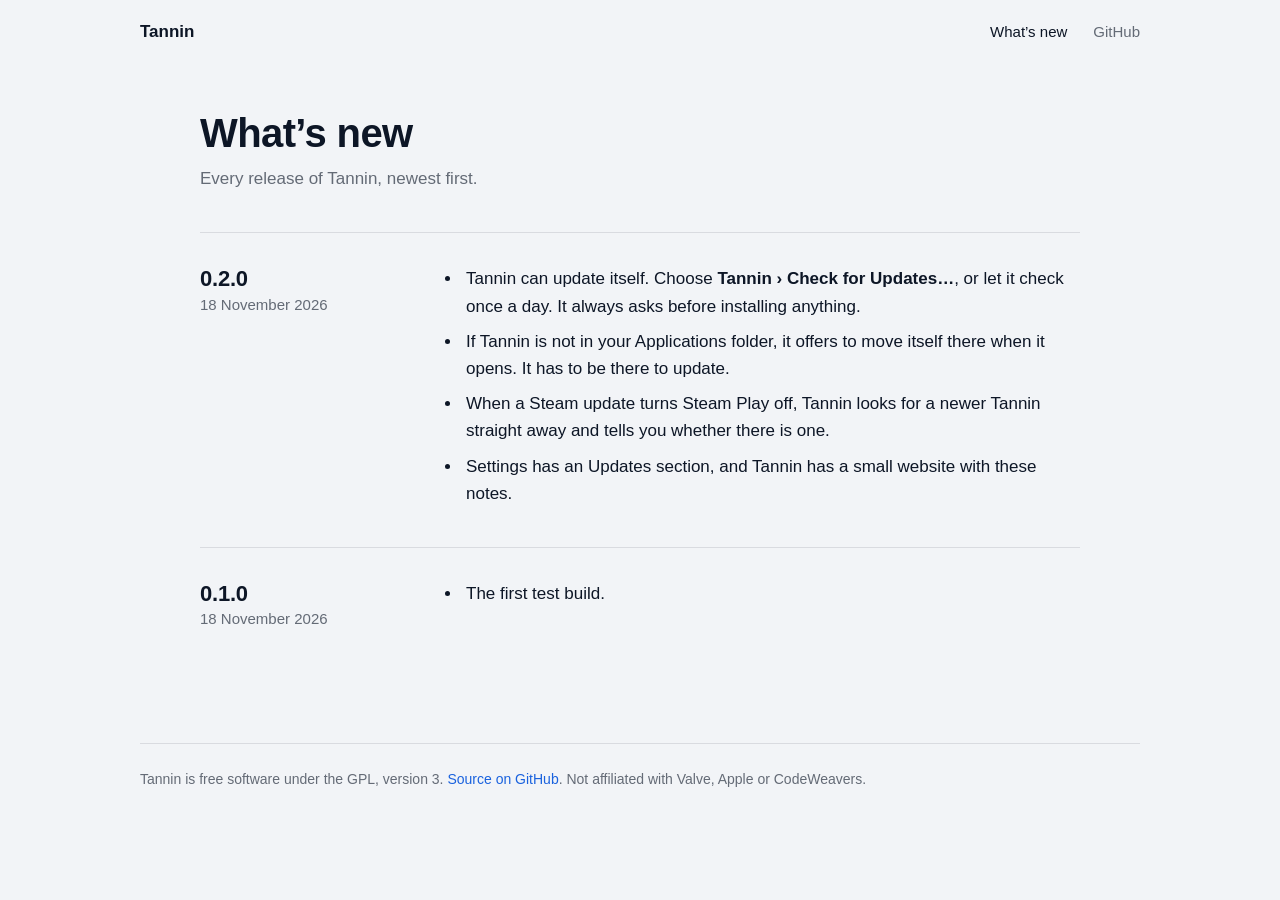
==== docs/whats-new.html @ ed051dda "Release 0.2.0" ====
<!doctype html>
<html lang="en">
<head>
<meta charset="utf-8">
<meta name="viewport" content="width=device-width, initial-scale=1">
<title>What’s new in Tannin</title>
<meta name="description" content="Every release of Tannin, newest first.">
<link rel="icon" href="icon.png">
<link rel="stylesheet" href="site.css">
</head>
<body>
<!-- Written by scripts/make-notes.swift from CHANGELOG.md. Change the notes there, not here. -->

<header class="wrap nav">
  <a class="name" href="./">Tannin</a>
  <nav class="links" aria-label="Site">
    <a href="whats-new.html" aria-current="page">What’s new</a>
    <a href="https://github.com/lantelyes/tannin">GitHub</a>
  </nav>
</header>

<main class="news">
  <h1>What’s new</h1>
  <p class="lead">Every release of Tannin, newest first.</p>
  <section class="rel">
    <div>
      <h2>0.2.0</h2>
      <div class="date">18 November 2026</div>
    </div>
    <div class="changes">
<ul>
  <li>Tannin can update itself. Choose <strong>Tannin › Check for Updates…</strong>, or let it check once a day. It always asks before installing anything.</li>
  <li>If Tannin is not in your Applications folder, it offers to move itself there when it opens. It has to be there to update.</li>
  <li>When a Steam update turns Steam Play off, Tannin looks for a newer Tannin straight away and tells you whether there is one.</li>
  <li>Settings has an Updates section, and Tannin has a small website with these notes.</li>
</ul>
    </div>
  </section>
  <section class="rel">
    <div>
      <h2>0.1.0</h2>
      <div class="date">18 November 2026</div>
    </div>
    <div class="changes">
<ul>
  <li>The first test build.</li>
</ul>
    </div>
  </section>
</main>

<footer class="wrap foot">
  Tannin is free software under the GPL, version 3. <a href="https://github.com/lantelyes/tannin">Source on GitHub</a>. Not affiliated with Valve, Apple or CodeWeavers.
</footer>

</body>
</html>
---- docs/site.css ----
/* Tannin's website. One stylesheet, the Mac's own typeface, no scripts. Dark follows the system setting. */

:root {
  color-scheme: light dark;
  --bg: #F2F4F7;
  --ink: #0D1626;
  --mute: rgba(13, 22, 38, .62);
  --line: rgba(13, 22, 38, .11);
  --link: #1A62DE;
  --btn: #1F6BEA;
  --onbtn: #FFFFFF;
  --winedge: rgba(13, 22, 38, .35);
  --winshadow: rgba(13, 22, 38, .22);
}

@media (prefers-color-scheme: dark) {
  :root {
    --bg: #0E1116;
    --ink: #E8ECF3;
    --mute: rgba(232, 236, 243, .62);
    --line: rgba(232, 236, 243, .13);
    --link: #6FA8FF;
    --btn: #2B72EE;
    --winedge: rgba(0, 0, 0, .9);
    --winshadow: rgba(0, 0, 0, .55);
  }
}

* { box-sizing: border-box; }

body {
  margin: 0;
  font: 17px/1.6 -apple-system, BlinkMacSystemFont, "SF Pro Text", "Segoe UI", Helvetica, Arial, sans-serif;
  color: var(--ink);
  background: var(--bg);
  -webkit-font-smoothing: antialiased;
  -webkit-text-size-adjust: 100%;
}

a { color: var(--link); text-decoration: none; }
a:hover { text-decoration: underline; }
a:focus-visible { outline: 2px solid var(--link); outline-offset: 3px; border-radius: 4px; }

.wrap { width: 1000px; max-width: calc(100% - 48px); margin: 0 auto; }
.col { width: 680px; max-width: calc(100% - 48px); margin: 0 auto; }

/* Top bar */
.nav { display: flex; align-items: center; height: 64px; font-size: 15px; }
.nav .name { font-size: 17px; font-weight: 600; color: var(--ink); }
.nav .links { margin-left: auto; display: flex; gap: 26px; }
.nav .links a { color: var(--mute); }
.nav .links a[aria-current] { color: var(--ink); }

/* The top of the landing page */
.hero { padding: 40px 0 56px; text-align: center; }
.hero .icon { display: block; width: 128px; height: 128px; margin: 0 auto 26px; }
h1 { margin: 0; font-size: 52px; line-height: 1.08; font-weight: 700; letter-spacing: -.015em; text-wrap: balance; }
.sub { max-width: 600px; margin: 18px auto 0; font-size: 20px; line-height: 1.45; color: var(--mute); text-wrap: balance; }
.btn { display: inline-block; margin-top: 28px; padding: 13px 22px; border-radius: 10px; background: var(--btn); color: var(--onbtn); font-size: 17px; line-height: 22px; font-weight: 600; }
.btn:hover { text-decoration: none; filter: brightness(1.08); }
.btn:focus-visible { outline-offset: 3px; border-radius: 10px; }
.fine { margin: 14px 0 0; font-size: 14px; line-height: 1.5; color: var(--mute); }

/* The app's window, with the shadow a window has */
.shot { display: block; width: 100%; height: auto; filter: drop-shadow(0 0 1px var(--winedge)) drop-shadow(0 24px 34px var(--winshadow)); }

/* The reading column */
.col section { margin-top: 64px; }
h2 { margin: 0 0 14px; font-size: 22px; line-height: 1.25; font-weight: 600; letter-spacing: -.01em; }
p { margin: 0 0 14px; }
ol, ul { margin: 0 0 14px; padding-left: 22px; }
li { margin-bottom: 8px; padding-left: 4px; }
table { width: 100%; border-collapse: collapse; margin: 4px 0 16px; font-size: 16px; line-height: 1.5; }
th, td { padding: 10px 0; border-top: 1px solid var(--line); vertical-align: top; text-align: left; font-weight: 400; }
tr:last-child th, tr:last-child td { border-bottom: 1px solid var(--line); }
th { width: 104px; color: var(--mute); }

.foot { margin-top: 80px; padding: 24px 0 44px; border-top: 1px solid var(--line); font-size: 14px; line-height: 1.6; color: var(--mute); }

/* What's New: version and date on the left, what changed on the right */
.news { width: 880px; max-width: calc(100% - 48px); margin: 0 auto; padding: 48px 0 0; }
.news h1 { font-size: 40px; }
.news .lead { margin: 10px 0 40px; color: var(--mute); }
.rel { display: grid; grid-template-columns: 200px minmax(0, 1fr); gap: 40px; padding: 32px 0; border-top: 1px solid var(--line); }
.rel h2 { margin: 0; font-size: 22px; }
.rel .date { font-size: 15px; color: var(--mute); }
.rel h3 { margin: 0 0 6px; font-size: 15px; font-weight: 600; color: var(--mute); }
.rel ul { margin-bottom: 18px; }
.rel .changes > :last-child { margin-bottom: 0; }

@media (max-width: 640px) {
  .wrap, .col, .news { max-width: calc(100% - 40px); }
  .nav { height: 56px; }
  .nav .links { gap: 18px; }
  .hero { padding: 20px 0 40px; }
  .hero .icon { width: 96px; height: 96px; }
  h1 { font-size: 34px; line-height: 1.12; }
  .sub { font-size: 18px; }
  .shot { filter: drop-shadow(0 0 1px var(--winedge)) drop-shadow(0 10px 16px var(--winshadow)); }
  .col section { margin-top: 44px; }
  .foot { margin-top: 52px; }
  .news { padding-top: 28px; }
  .news h1 { font-size: 32px; }
  .rel { grid-template-columns: minmax(0, 1fr); gap: 12px; }
}
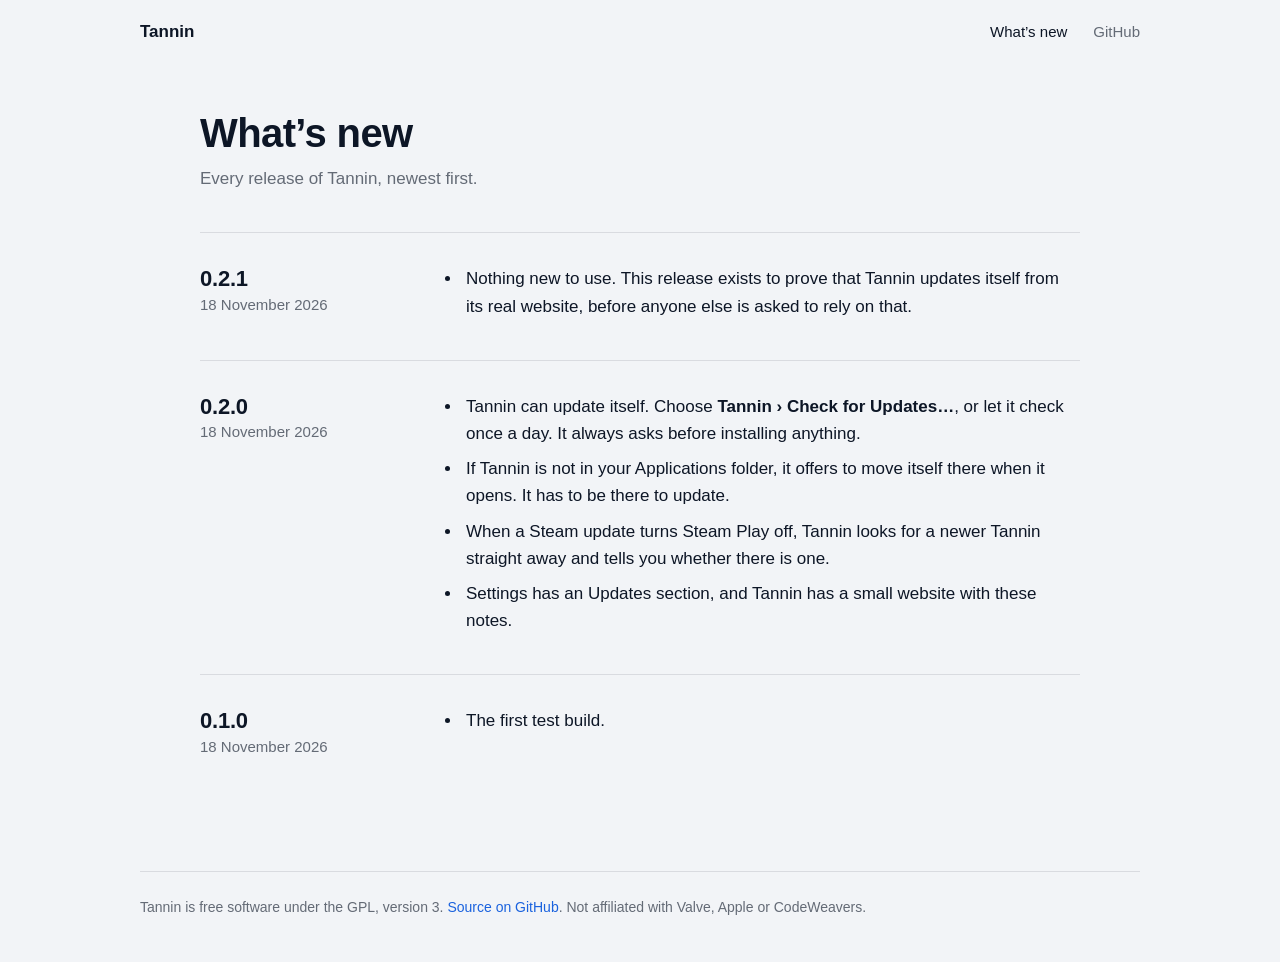
==== commit 54787ad7: "Release 0.2.1" ====
--- a/docs/whats-new.html
+++ b/docs/whats-new.html
@@ -22,6 +22,17 @@
 <main class="news">
   <h1>What’s new</h1>
   <p class="lead">Every release of Tannin, newest first.</p>
+  <section class="rel">
+    <div>
+      <h2>0.2.1</h2>
+      <div class="date">18 November 2026</div>
+    </div>
+    <div class="changes">
+<ul>
+  <li>Nothing new to use. This release exists to prove that Tannin updates itself from its real website, before anyone else is asked to rely on that.</li>
+</ul>
+    </div>
+  </section>
   <section class="rel">
     <div>
       <h2>0.2.0</h2>
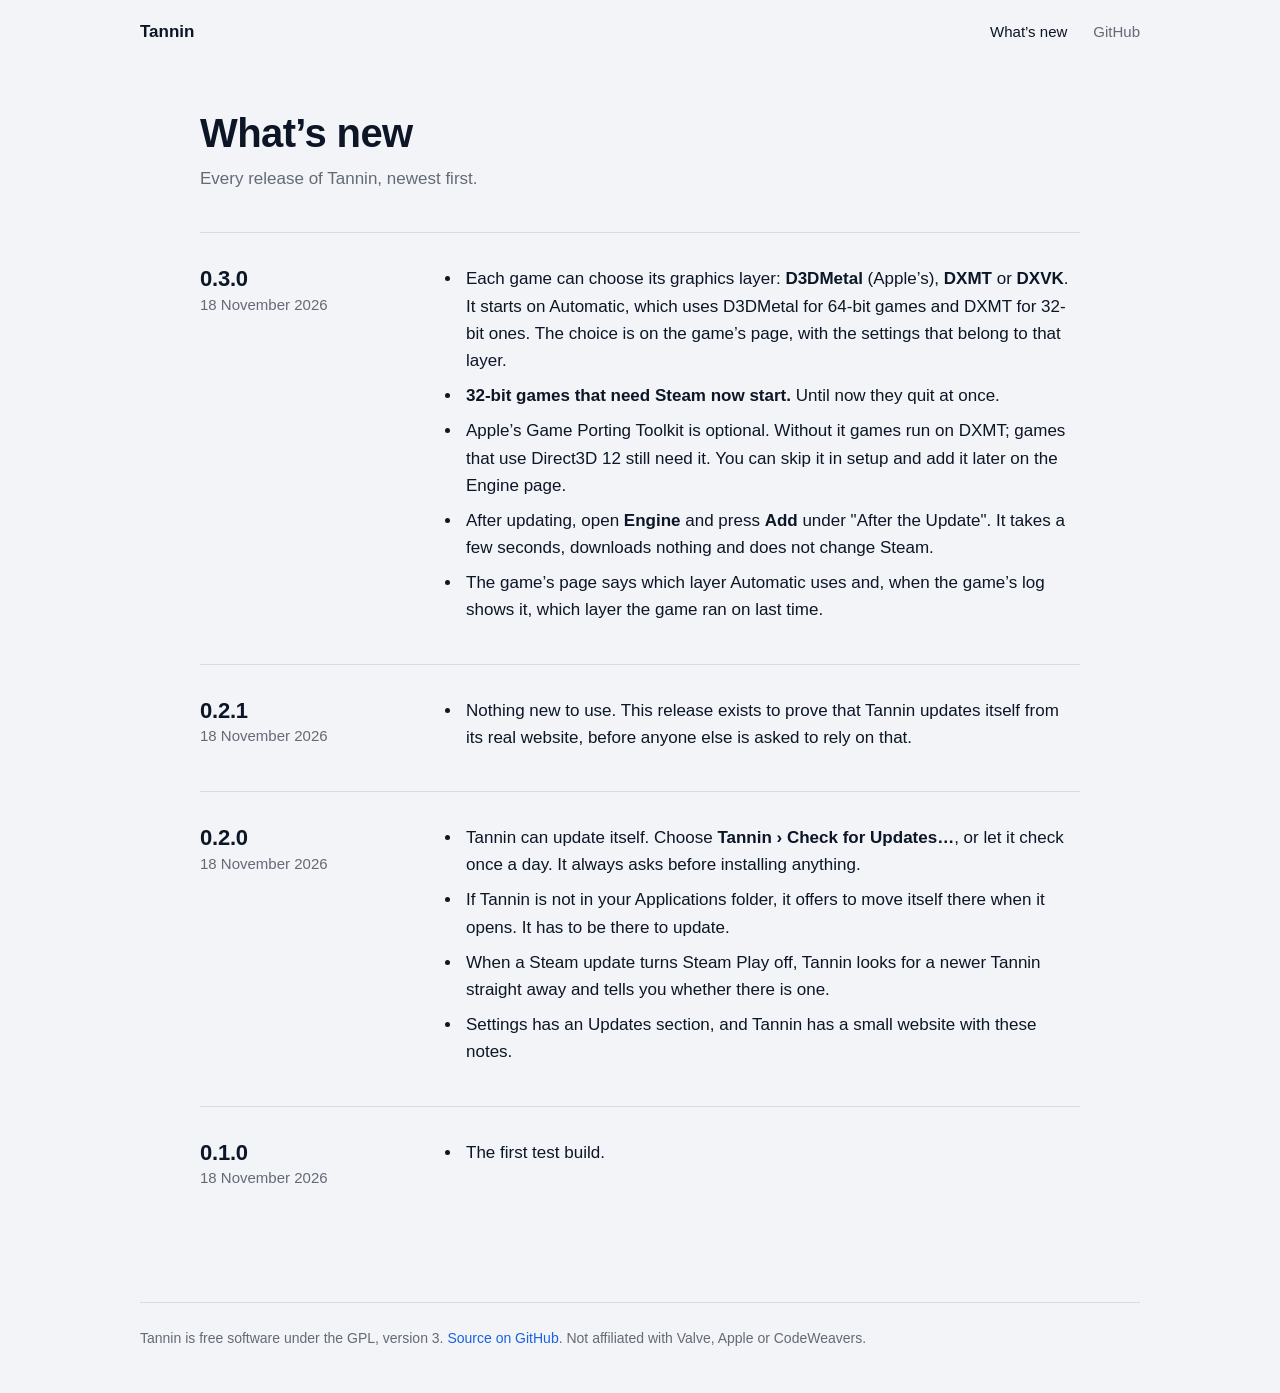
==== commit e8586bee: "Release 0.3.0" ====
--- a/docs/whats-new.html
+++ b/docs/whats-new.html
@@ -22,6 +22,21 @@
 <main class="news">
   <h1>What’s new</h1>
   <p class="lead">Every release of Tannin, newest first.</p>
+  <section class="rel">
+    <div>
+      <h2>0.3.0</h2>
+      <div class="date">18 November 2026</div>
+    </div>
+    <div class="changes">
+<ul>
+  <li>Each game can choose its graphics layer: <strong>D3DMetal</strong> (Apple’s), <strong>DXMT</strong> or <strong>DXVK</strong>. It starts on Automatic, which uses D3DMetal for 64-bit games and DXMT for 32-bit ones. The choice is on the game’s page, with the settings that belong to that layer.</li>
+  <li><strong>32-bit games that need Steam now start.</strong> Until now they quit at once.</li>
+  <li>Apple’s Game Porting Toolkit is optional. Without it games run on DXMT; games that use Direct3D 12 still need it. You can skip it in setup and add it later on the Engine page.</li>
+  <li>After updating, open <strong>Engine</strong> and press <strong>Add</strong> under "After the Update". It takes a few seconds, downloads nothing and does not change Steam.</li>
+  <li>The game’s page says which layer Automatic uses and, when the game’s log shows it, which layer the game ran on last time.</li>
+</ul>
+    </div>
+  </section>
   <section class="rel">
     <div>
       <h2>0.2.1</h2>
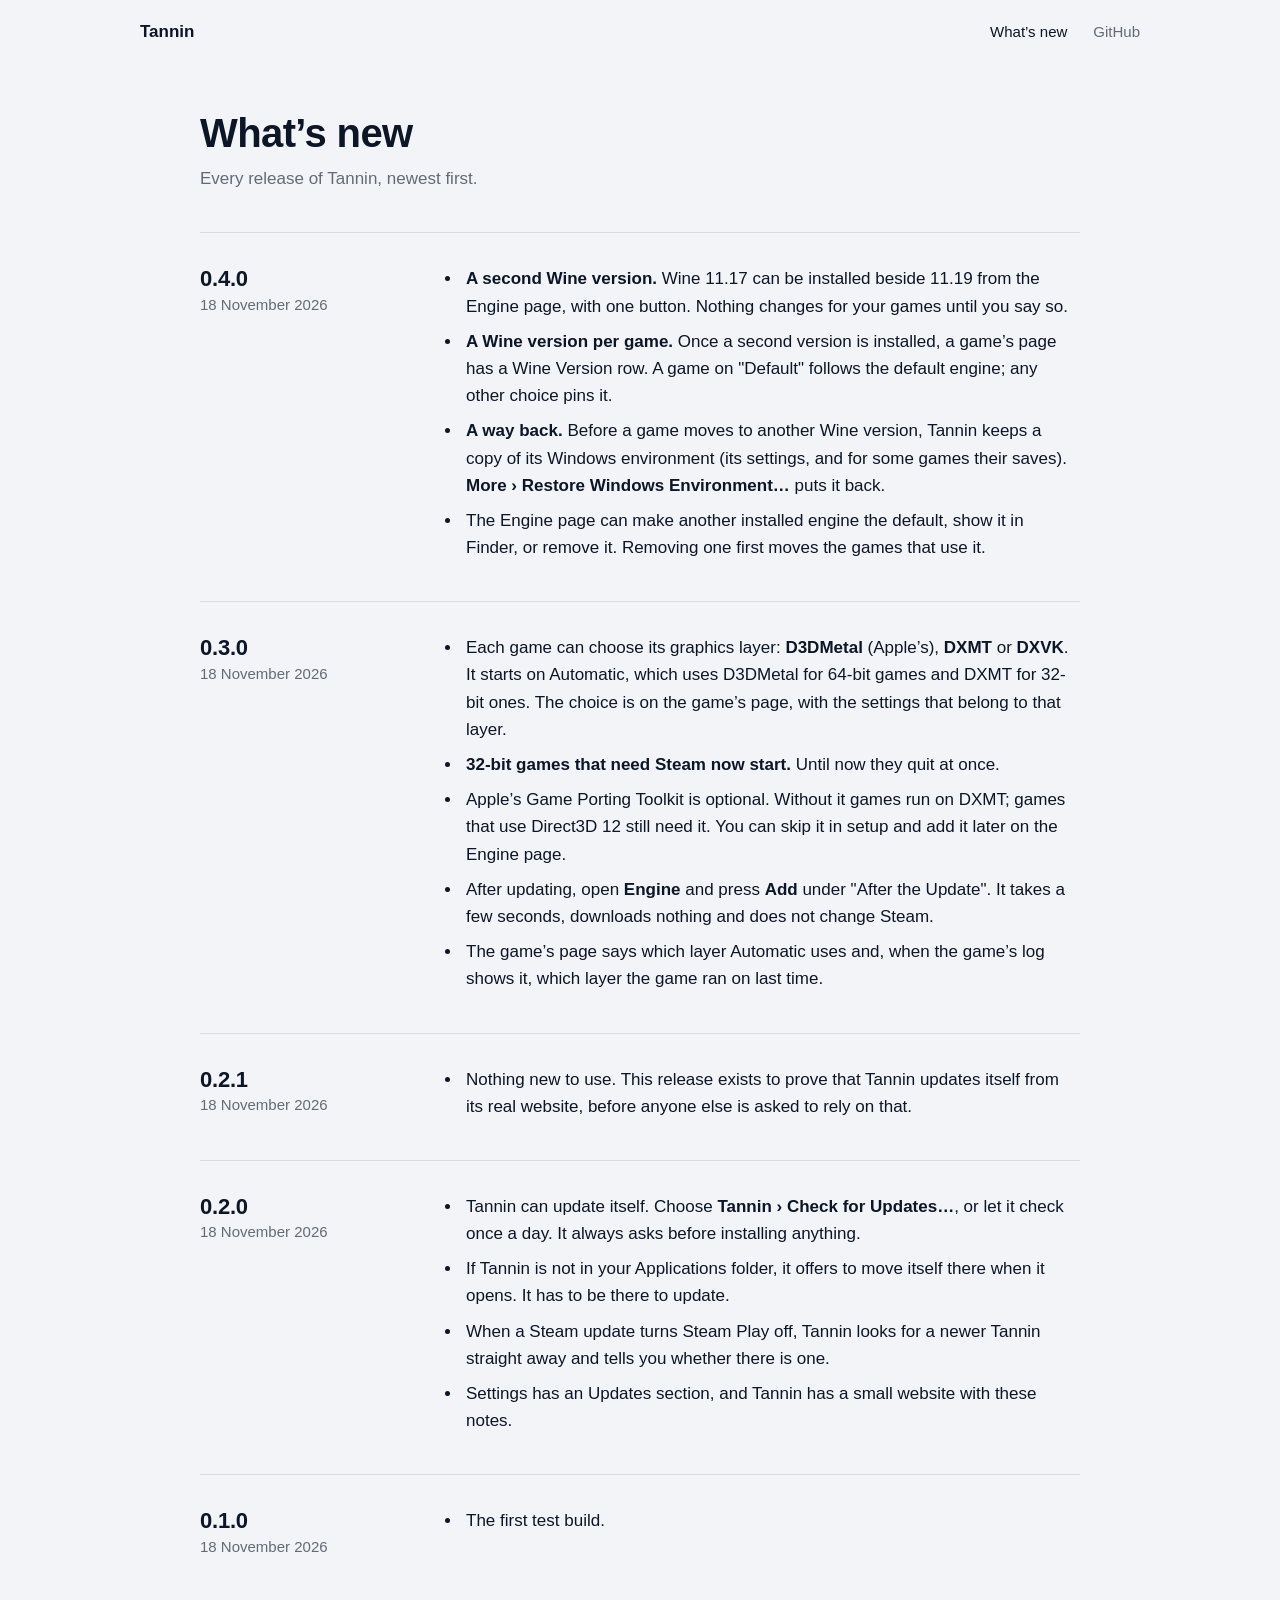
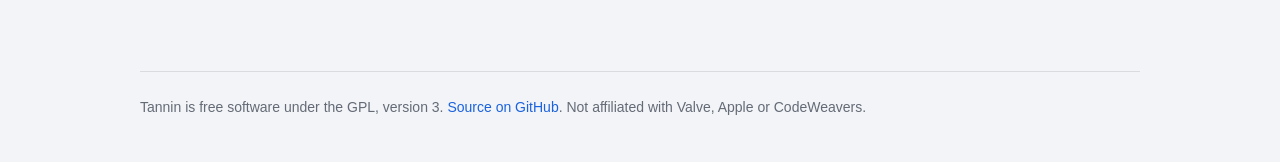
==== commit 26e038be: "Release 0.4.0" ====
--- a/docs/whats-new.html
+++ b/docs/whats-new.html
@@ -22,6 +22,20 @@
 <main class="news">
   <h1>What’s new</h1>
   <p class="lead">Every release of Tannin, newest first.</p>
+  <section class="rel">
+    <div>
+      <h2>0.4.0</h2>
+      <div class="date">18 November 2026</div>
+    </div>
+    <div class="changes">
+<ul>
+  <li><strong>A second Wine version.</strong> Wine 11.17 can be installed beside 11.19 from the Engine page, with one button. Nothing changes for your games until you say so.</li>
+  <li><strong>A Wine version per game.</strong> Once a second version is installed, a game’s page has a Wine Version row. A game on "Default" follows the default engine; any other choice pins it.</li>
+  <li><strong>A way back.</strong> Before a game moves to another Wine version, Tannin keeps a copy of its Windows environment (its settings, and for some games their saves). <strong>More › Restore Windows Environment…</strong> puts it back.</li>
+  <li>The Engine page can make another installed engine the default, show it in Finder, or remove it. Removing one first moves the games that use it.</li>
+</ul>
+    </div>
+  </section>
   <section class="rel">
     <div>
       <h2>0.3.0</h2>
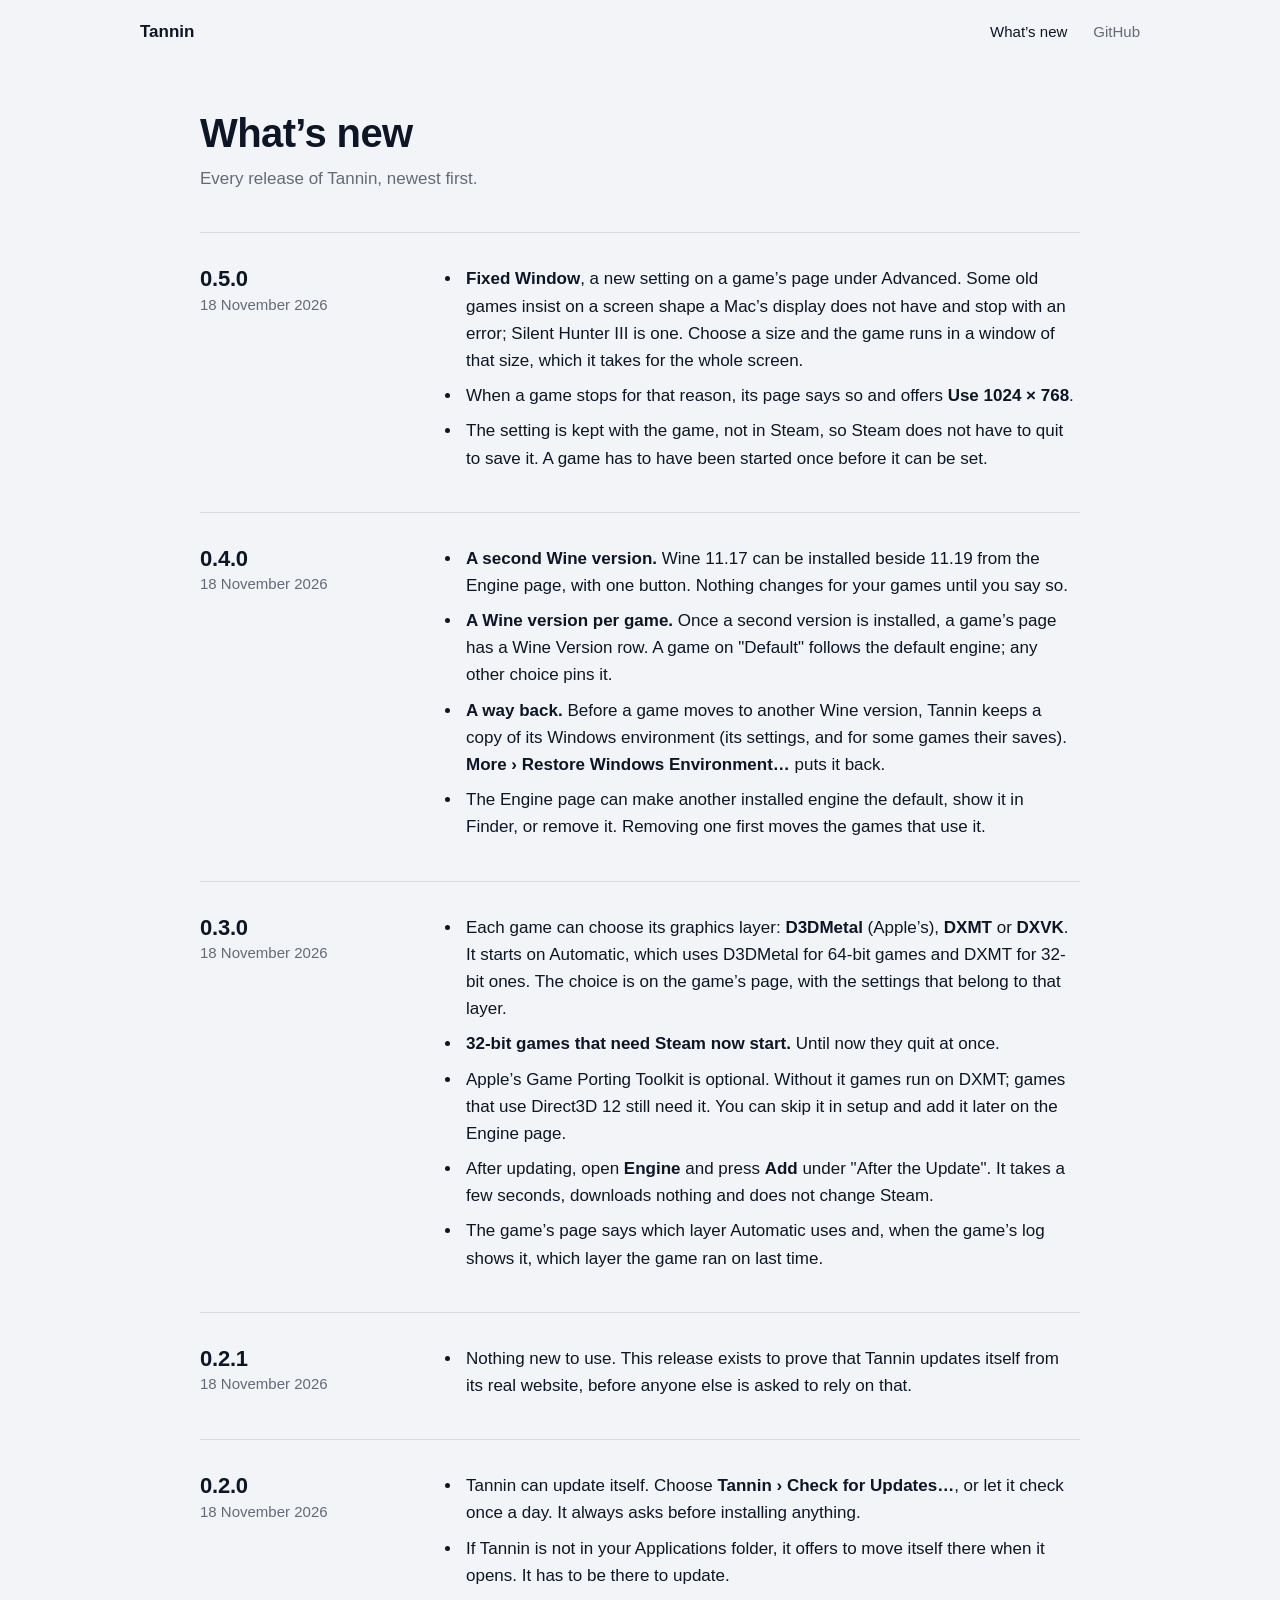
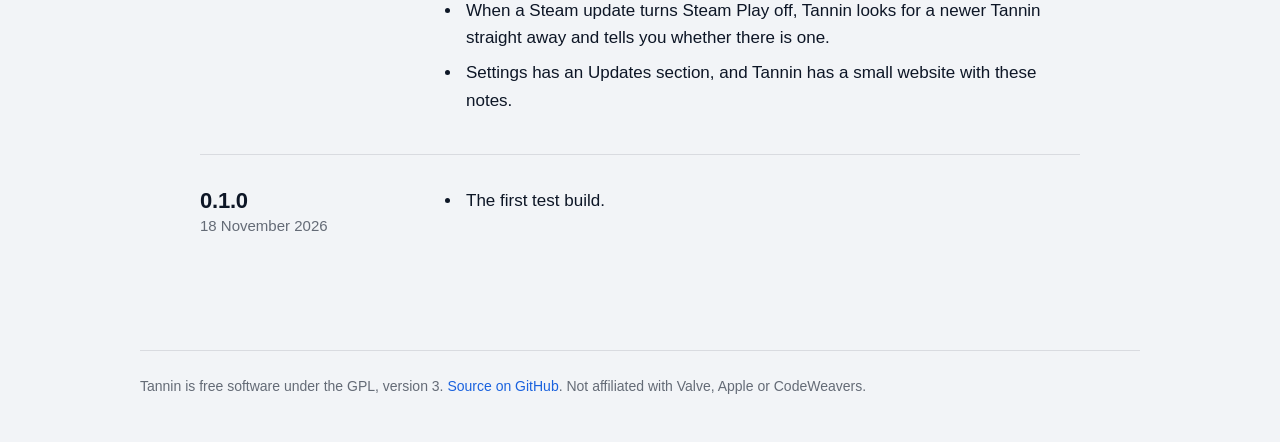
==== commit 50a03cfe: "Release 0.5.0" ====
--- a/docs/whats-new.html
+++ b/docs/whats-new.html
@@ -22,6 +22,19 @@
 <main class="news">
   <h1>What’s new</h1>
   <p class="lead">Every release of Tannin, newest first.</p>
+  <section class="rel">
+    <div>
+      <h2>0.5.0</h2>
+      <div class="date">18 November 2026</div>
+    </div>
+    <div class="changes">
+<ul>
+  <li><strong>Fixed Window</strong>, a new setting on a game’s page under Advanced. Some old games insist on a screen shape a Mac’s display does not have and stop with an error; Silent Hunter III is one. Choose a size and the game runs in a window of that size, which it takes for the whole screen.</li>
+  <li>When a game stops for that reason, its page says so and offers <strong>Use 1024 × 768</strong>.</li>
+  <li>The setting is kept with the game, not in Steam, so Steam does not have to quit to save it. A game has to have been started once before it can be set.</li>
+</ul>
+    </div>
+  </section>
   <section class="rel">
     <div>
       <h2>0.4.0</h2>
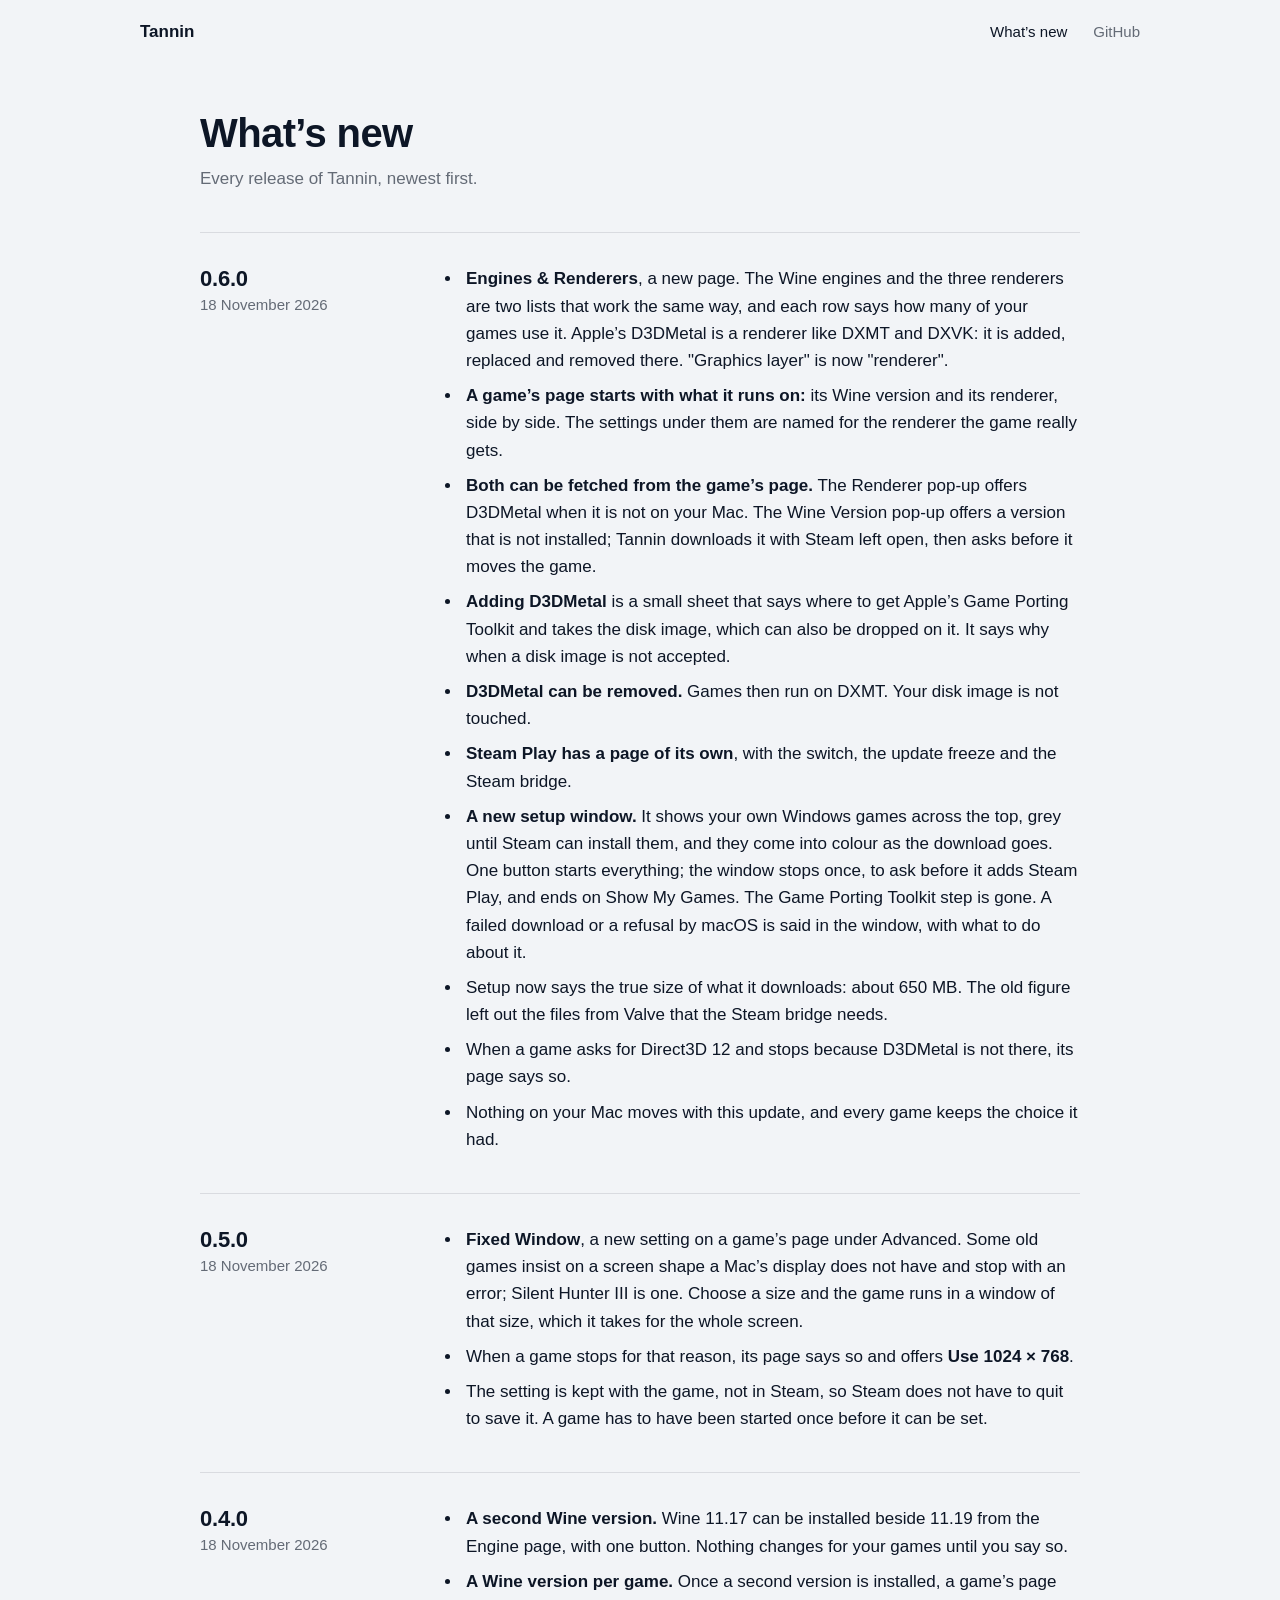
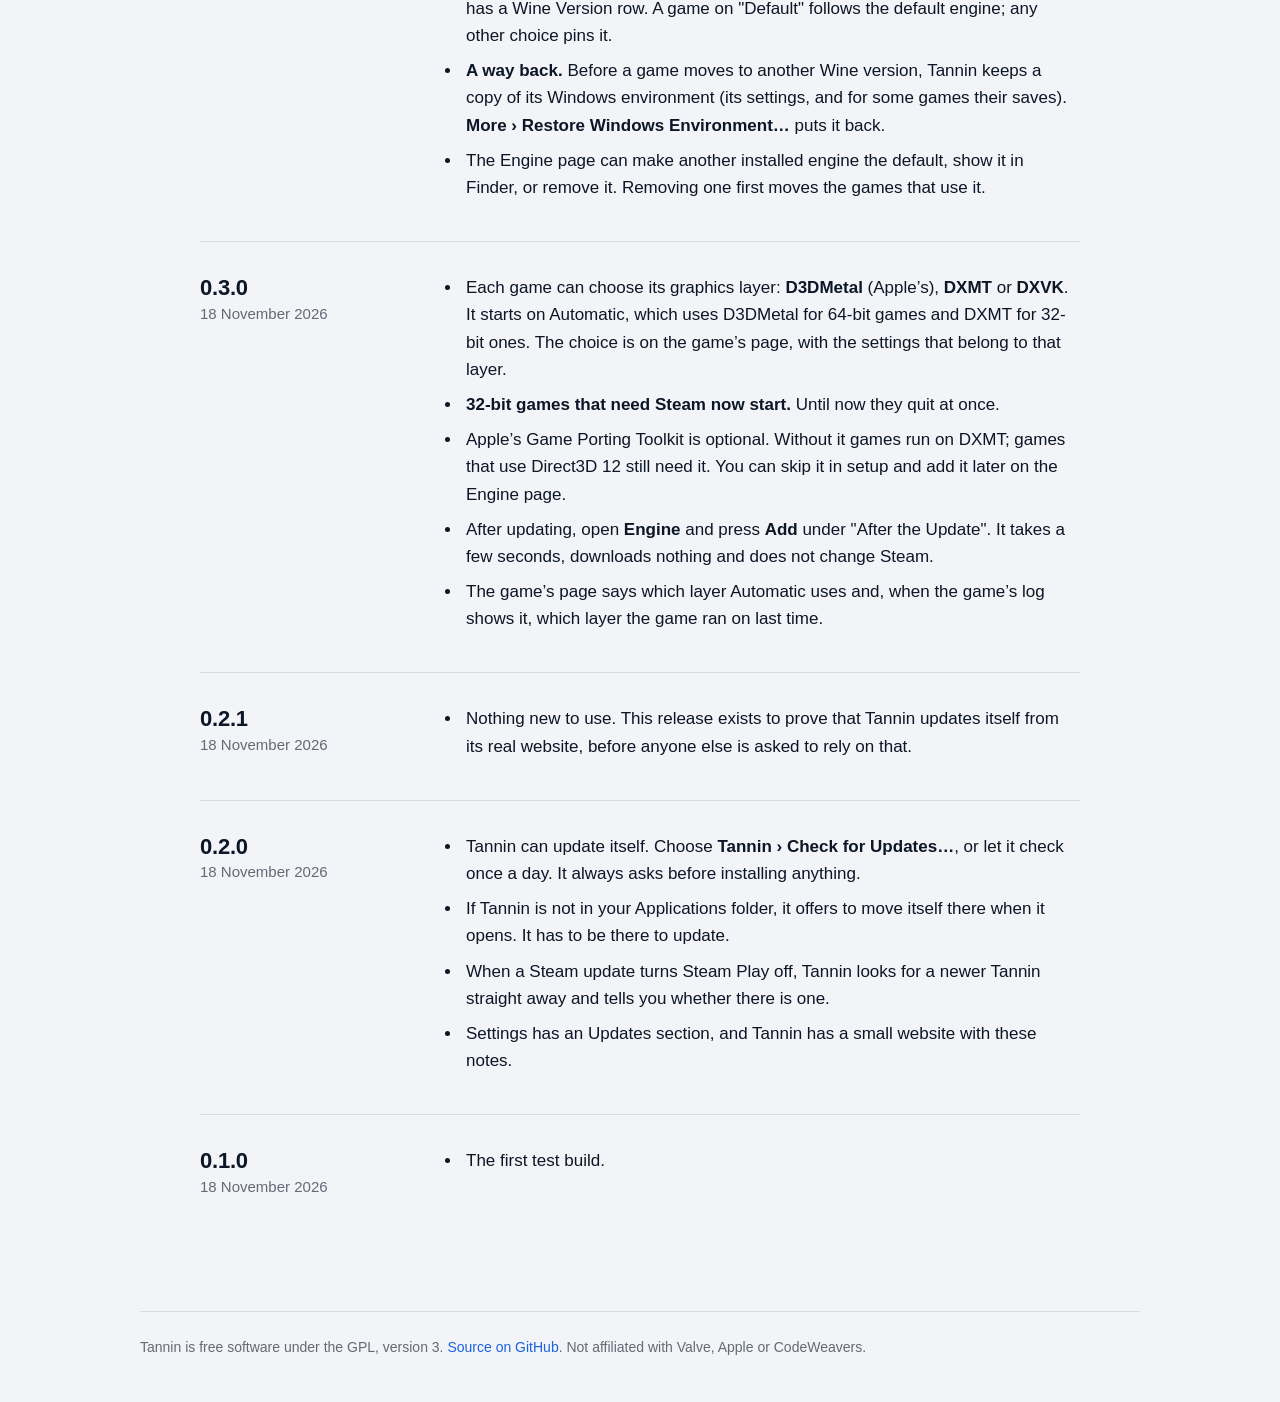
==== commit 699fba8b: "Release 0.6.0" ====
--- a/docs/whats-new.html
+++ b/docs/whats-new.html
@@ -22,6 +22,26 @@
 <main class="news">
   <h1>What’s new</h1>
   <p class="lead">Every release of Tannin, newest first.</p>
+  <section class="rel">
+    <div>
+      <h2>0.6.0</h2>
+      <div class="date">18 November 2026</div>
+    </div>
+    <div class="changes">
+<ul>
+  <li><strong>Engines &amp; Renderers</strong>, a new page. The Wine engines and the three renderers are two lists that work the same way, and each row says how many of your games use it. Apple’s D3DMetal is a renderer like DXMT and DXVK: it is added, replaced and removed there. "Graphics layer" is now "renderer".</li>
+  <li><strong>A game’s page starts with what it runs on:</strong> its Wine version and its renderer, side by side. The settings under them are named for the renderer the game really gets.</li>
+  <li><strong>Both can be fetched from the game’s page.</strong> The Renderer pop-up offers D3DMetal when it is not on your Mac. The Wine Version pop-up offers a version that is not installed; Tannin downloads it with Steam left open, then asks before it moves the game.</li>
+  <li><strong>Adding D3DMetal</strong> is a small sheet that says where to get Apple’s Game Porting Toolkit and takes the disk image, which can also be dropped on it. It says why when a disk image is not accepted.</li>
+  <li><strong>D3DMetal can be removed.</strong> Games then run on DXMT. Your disk image is not touched.</li>
+  <li><strong>Steam Play has a page of its own</strong>, with the switch, the update freeze and the Steam bridge.</li>
+  <li><strong>A new setup window.</strong> It shows your own Windows games across the top, grey until Steam can install them, and they come into colour as the download goes. One button starts everything; the window stops once, to ask before it adds Steam Play, and ends on Show My Games. The Game Porting Toolkit step is gone. A failed download or a refusal by macOS is said in the window, with what to do about it.</li>
+  <li>Setup now says the true size of what it downloads: about 650 MB. The old figure left out the files from Valve that the Steam bridge needs.</li>
+  <li>When a game asks for Direct3D 12 and stops because D3DMetal is not there, its page says so.</li>
+  <li>Nothing on your Mac moves with this update, and every game keeps the choice it had.</li>
+</ul>
+    </div>
+  </section>
   <section class="rel">
     <div>
       <h2>0.5.0</h2>
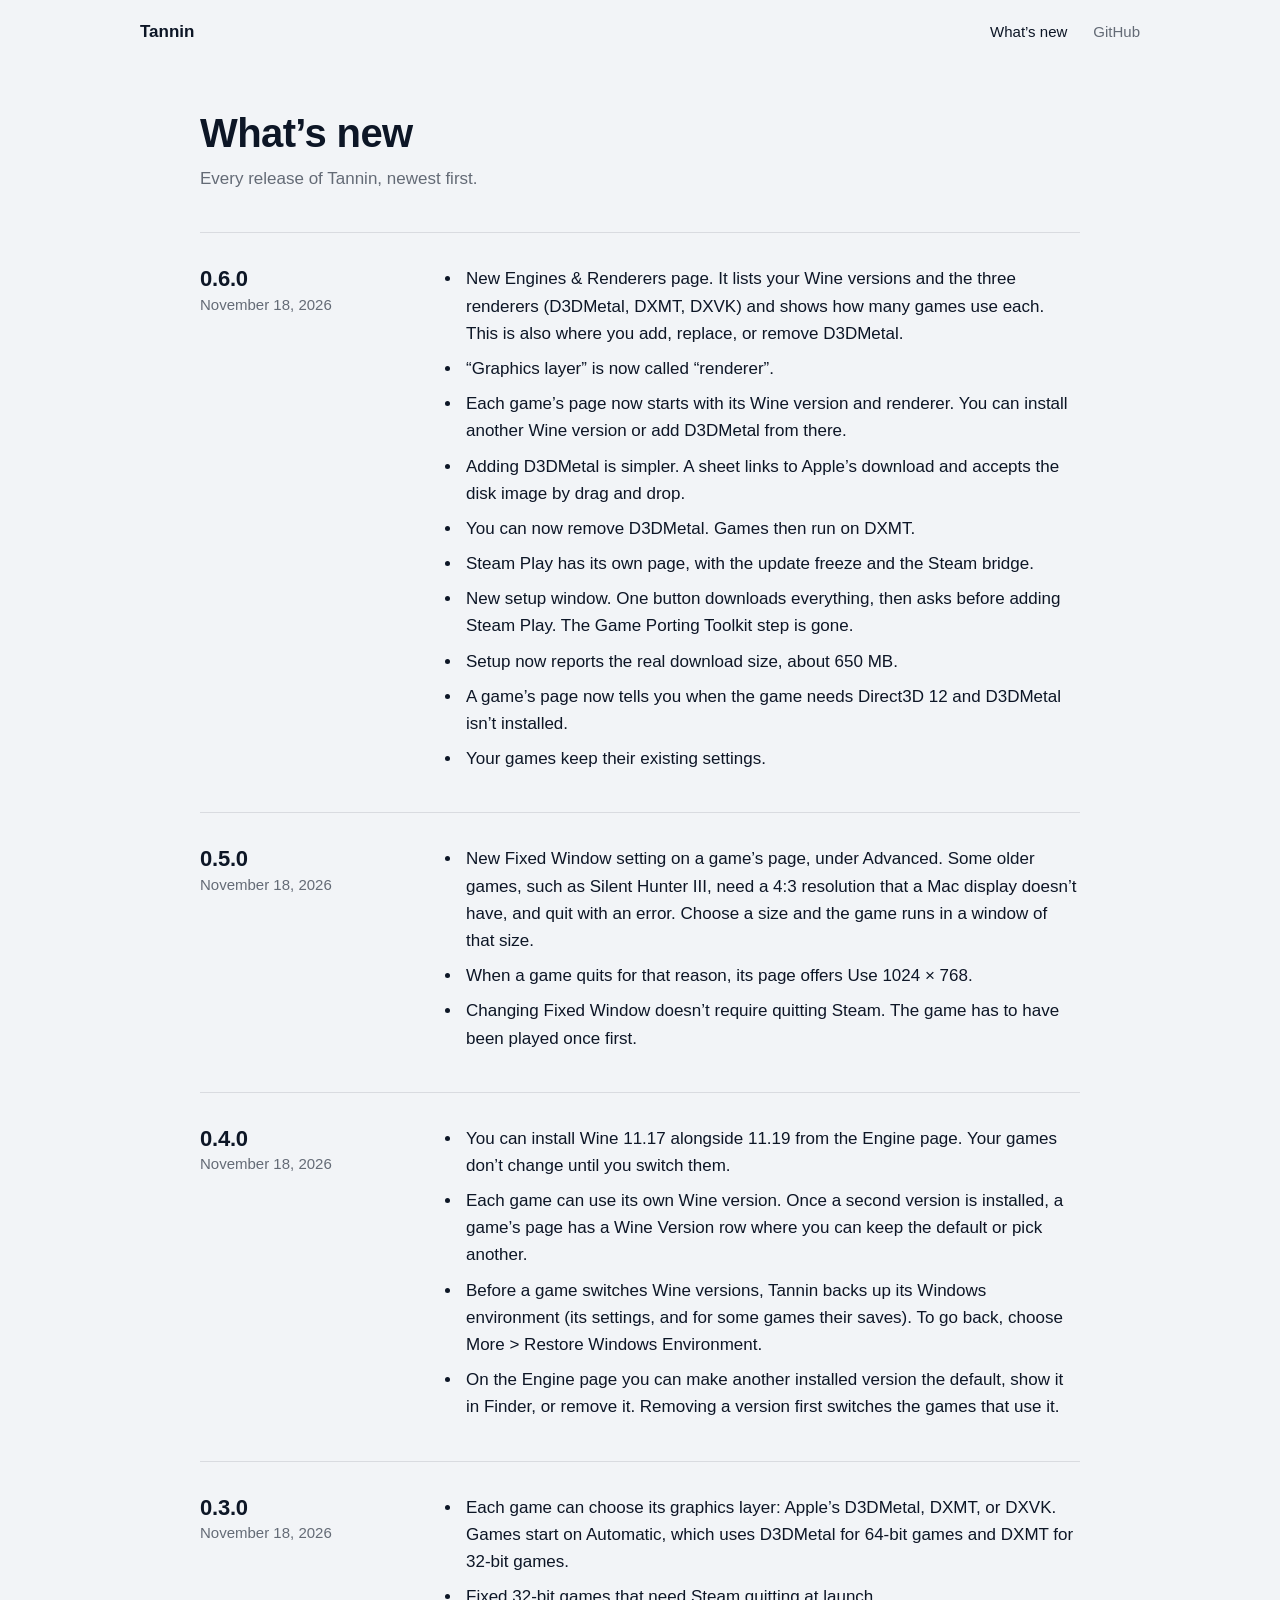
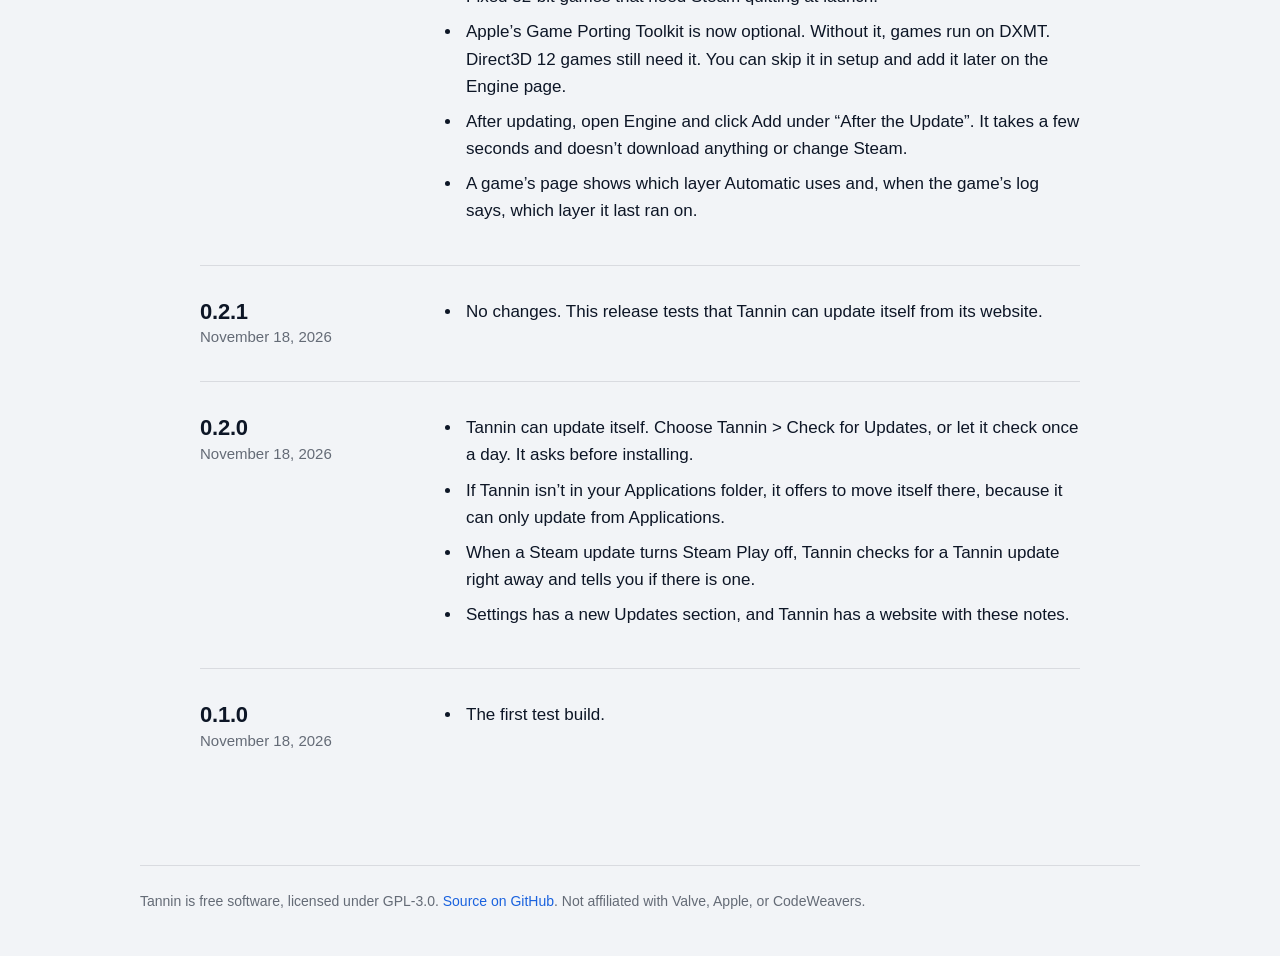
==== commit 794222c4: "Rewrite the website, README and release notes, and add a site preview The same voice as the app: con" ====
--- a/docs/whats-new.html
+++ b/docs/whats-new.html
@@ -25,94 +25,94 @@
   <section class="rel">
     <div>
       <h2>0.6.0</h2>
-      <div class="date">18 November 2026</div>
+      <div class="date">November 18, 2026</div>
     </div>
     <div class="changes">
 <ul>
-  <li><strong>Engines &amp; Renderers</strong>, a new page. The Wine engines and the three renderers are two lists that work the same way, and each row says how many of your games use it. Apple’s D3DMetal is a renderer like DXMT and DXVK: it is added, replaced and removed there. "Graphics layer" is now "renderer".</li>
-  <li><strong>A game’s page starts with what it runs on:</strong> its Wine version and its renderer, side by side. The settings under them are named for the renderer the game really gets.</li>
-  <li><strong>Both can be fetched from the game’s page.</strong> The Renderer pop-up offers D3DMetal when it is not on your Mac. The Wine Version pop-up offers a version that is not installed; Tannin downloads it with Steam left open, then asks before it moves the game.</li>
-  <li><strong>Adding D3DMetal</strong> is a small sheet that says where to get Apple’s Game Porting Toolkit and takes the disk image, which can also be dropped on it. It says why when a disk image is not accepted.</li>
-  <li><strong>D3DMetal can be removed.</strong> Games then run on DXMT. Your disk image is not touched.</li>
-  <li><strong>Steam Play has a page of its own</strong>, with the switch, the update freeze and the Steam bridge.</li>
-  <li><strong>A new setup window.</strong> It shows your own Windows games across the top, grey until Steam can install them, and they come into colour as the download goes. One button starts everything; the window stops once, to ask before it adds Steam Play, and ends on Show My Games. The Game Porting Toolkit step is gone. A failed download or a refusal by macOS is said in the window, with what to do about it.</li>
-  <li>Setup now says the true size of what it downloads: about 650 MB. The old figure left out the files from Valve that the Steam bridge needs.</li>
-  <li>When a game asks for Direct3D 12 and stops because D3DMetal is not there, its page says so.</li>
-  <li>Nothing on your Mac moves with this update, and every game keeps the choice it had.</li>
+  <li>New Engines &amp; Renderers page. It lists your Wine versions and the three renderers (D3DMetal, DXMT, DXVK) and shows how many games use each. This is also where you add, replace, or remove D3DMetal.</li>
+  <li>“Graphics layer” is now called “renderer”.</li>
+  <li>Each game’s page now starts with its Wine version and renderer. You can install another Wine version or add D3DMetal from there.</li>
+  <li>Adding D3DMetal is simpler. A sheet links to Apple’s download and accepts the disk image by drag and drop.</li>
+  <li>You can now remove D3DMetal. Games then run on DXMT.</li>
+  <li>Steam Play has its own page, with the update freeze and the Steam bridge.</li>
+  <li>New setup window. One button downloads everything, then asks before adding Steam Play. The Game Porting Toolkit step is gone.</li>
+  <li>Setup now reports the real download size, about 650 MB.</li>
+  <li>A game’s page now tells you when the game needs Direct3D 12 and D3DMetal isn’t installed.</li>
+  <li>Your games keep their existing settings.</li>
 </ul>
     </div>
   </section>
   <section class="rel">
     <div>
       <h2>0.5.0</h2>
-      <div class="date">18 November 2026</div>
+      <div class="date">November 18, 2026</div>
     </div>
     <div class="changes">
 <ul>
-  <li><strong>Fixed Window</strong>, a new setting on a game’s page under Advanced. Some old games insist on a screen shape a Mac’s display does not have and stop with an error; Silent Hunter III is one. Choose a size and the game runs in a window of that size, which it takes for the whole screen.</li>
-  <li>When a game stops for that reason, its page says so and offers <strong>Use 1024 × 768</strong>.</li>
-  <li>The setting is kept with the game, not in Steam, so Steam does not have to quit to save it. A game has to have been started once before it can be set.</li>
+  <li>New Fixed Window setting on a game’s page, under Advanced. Some older games, such as Silent Hunter III, need a 4:3 resolution that a Mac display doesn’t have, and quit with an error. Choose a size and the game runs in a window of that size.</li>
+  <li>When a game quits for that reason, its page offers Use 1024 × 768.</li>
+  <li>Changing Fixed Window doesn’t require quitting Steam. The game has to have been played once first.</li>
 </ul>
     </div>
   </section>
   <section class="rel">
     <div>
       <h2>0.4.0</h2>
-      <div class="date">18 November 2026</div>
+      <div class="date">November 18, 2026</div>
     </div>
     <div class="changes">
 <ul>
-  <li><strong>A second Wine version.</strong> Wine 11.17 can be installed beside 11.19 from the Engine page, with one button. Nothing changes for your games until you say so.</li>
-  <li><strong>A Wine version per game.</strong> Once a second version is installed, a game’s page has a Wine Version row. A game on "Default" follows the default engine; any other choice pins it.</li>
-  <li><strong>A way back.</strong> Before a game moves to another Wine version, Tannin keeps a copy of its Windows environment (its settings, and for some games their saves). <strong>More › Restore Windows Environment…</strong> puts it back.</li>
-  <li>The Engine page can make another installed engine the default, show it in Finder, or remove it. Removing one first moves the games that use it.</li>
+  <li>You can install Wine 11.17 alongside 11.19 from the Engine page. Your games don’t change until you switch them.</li>
+  <li>Each game can use its own Wine version. Once a second version is installed, a game’s page has a Wine Version row where you can keep the default or pick another.</li>
+  <li>Before a game switches Wine versions, Tannin backs up its Windows environment (its settings, and for some games their saves). To go back, choose More &gt; Restore Windows Environment.</li>
+  <li>On the Engine page you can make another installed version the default, show it in Finder, or remove it. Removing a version first switches the games that use it.</li>
 </ul>
     </div>
   </section>
   <section class="rel">
     <div>
       <h2>0.3.0</h2>
-      <div class="date">18 November 2026</div>
+      <div class="date">November 18, 2026</div>
     </div>
     <div class="changes">
 <ul>
-  <li>Each game can choose its graphics layer: <strong>D3DMetal</strong> (Apple’s), <strong>DXMT</strong> or <strong>DXVK</strong>. It starts on Automatic, which uses D3DMetal for 64-bit games and DXMT for 32-bit ones. The choice is on the game’s page, with the settings that belong to that layer.</li>
-  <li><strong>32-bit games that need Steam now start.</strong> Until now they quit at once.</li>
-  <li>Apple’s Game Porting Toolkit is optional. Without it games run on DXMT; games that use Direct3D 12 still need it. You can skip it in setup and add it later on the Engine page.</li>
-  <li>After updating, open <strong>Engine</strong> and press <strong>Add</strong> under "After the Update". It takes a few seconds, downloads nothing and does not change Steam.</li>
-  <li>The game’s page says which layer Automatic uses and, when the game’s log shows it, which layer the game ran on last time.</li>
+  <li>Each game can choose its graphics layer: Apple’s D3DMetal, DXMT, or DXVK. Games start on Automatic, which uses D3DMetal for 64-bit games and DXMT for 32-bit games.</li>
+  <li>Fixed 32-bit games that need Steam quitting at launch.</li>
+  <li>Apple’s Game Porting Toolkit is now optional. Without it, games run on DXMT. Direct3D 12 games still need it. You can skip it in setup and add it later on the Engine page.</li>
+  <li>After updating, open Engine and click Add under “After the Update”. It takes a few seconds and doesn’t download anything or change Steam.</li>
+  <li>A game’s page shows which layer Automatic uses and, when the game’s log says, which layer it last ran on.</li>
 </ul>
     </div>
   </section>
   <section class="rel">
     <div>
       <h2>0.2.1</h2>
-      <div class="date">18 November 2026</div>
+      <div class="date">November 18, 2026</div>
     </div>
     <div class="changes">
 <ul>
-  <li>Nothing new to use. This release exists to prove that Tannin updates itself from its real website, before anyone else is asked to rely on that.</li>
+  <li>No changes. This release tests that Tannin can update itself from its website.</li>
 </ul>
     </div>
   </section>
   <section class="rel">
     <div>
       <h2>0.2.0</h2>
-      <div class="date">18 November 2026</div>
+      <div class="date">November 18, 2026</div>
     </div>
     <div class="changes">
 <ul>
-  <li>Tannin can update itself. Choose <strong>Tannin › Check for Updates…</strong>, or let it check once a day. It always asks before installing anything.</li>
-  <li>If Tannin is not in your Applications folder, it offers to move itself there when it opens. It has to be there to update.</li>
-  <li>When a Steam update turns Steam Play off, Tannin looks for a newer Tannin straight away and tells you whether there is one.</li>
-  <li>Settings has an Updates section, and Tannin has a small website with these notes.</li>
+  <li>Tannin can update itself. Choose Tannin &gt; Check for Updates, or let it check once a day. It asks before installing.</li>
+  <li>If Tannin isn’t in your Applications folder, it offers to move itself there, because it can only update from Applications.</li>
+  <li>When a Steam update turns Steam Play off, Tannin checks for a Tannin update right away and tells you if there is one.</li>
+  <li>Settings has a new Updates section, and Tannin has a website with these notes.</li>
 </ul>
     </div>
   </section>
   <section class="rel">
     <div>
       <h2>0.1.0</h2>
-      <div class="date">18 November 2026</div>
+      <div class="date">November 18, 2026</div>
     </div>
     <div class="changes">
 <ul>
@@ -123,7 +123,7 @@
 </main>
 
 <footer class="wrap foot">
-  Tannin is free software under the GPL, version 3. <a href="https://github.com/lantelyes/tannin">Source on GitHub</a>. Not affiliated with Valve, Apple or CodeWeavers.
+  Tannin is free software, licensed under GPL-3.0. <a href="https://github.com/lantelyes/tannin">Source on GitHub</a>. Not affiliated with Valve, Apple, or CodeWeavers.
 </footer>
 
 </body>
--- a/docs/site.css
+++ b/docs/site.css
@@ -70,10 +70,6 @@
 p { margin: 0 0 14px; }
 ol, ul { margin: 0 0 14px; padding-left: 22px; }
 li { margin-bottom: 8px; padding-left: 4px; }
-table { width: 100%; border-collapse: collapse; margin: 4px 0 16px; font-size: 16px; line-height: 1.5; }
-th, td { padding: 10px 0; border-top: 1px solid var(--line); vertical-align: top; text-align: left; font-weight: 400; }
-tr:last-child th, tr:last-child td { border-bottom: 1px solid var(--line); }
-th { width: 104px; color: var(--mute); }
 
 .foot { margin-top: 80px; padding: 24px 0 44px; border-top: 1px solid var(--line); font-size: 14px; line-height: 1.6; color: var(--mute); }
 
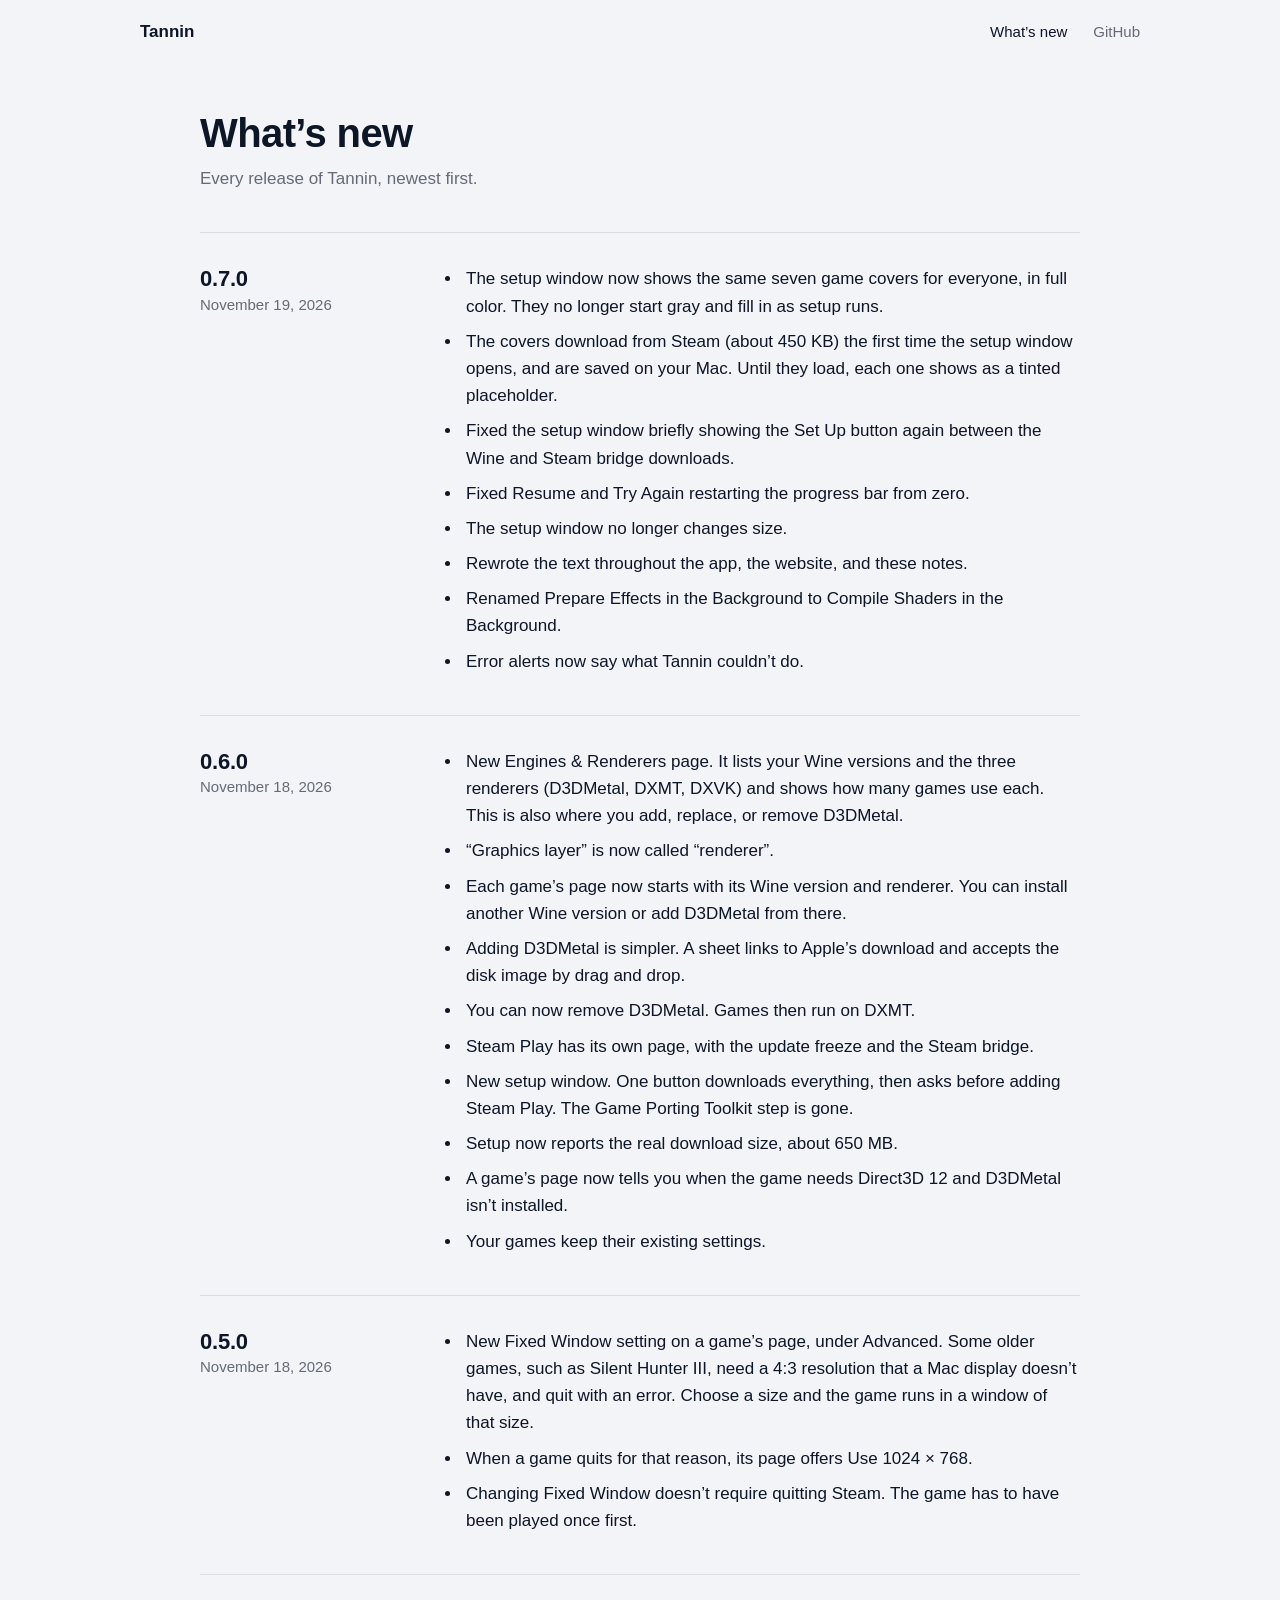
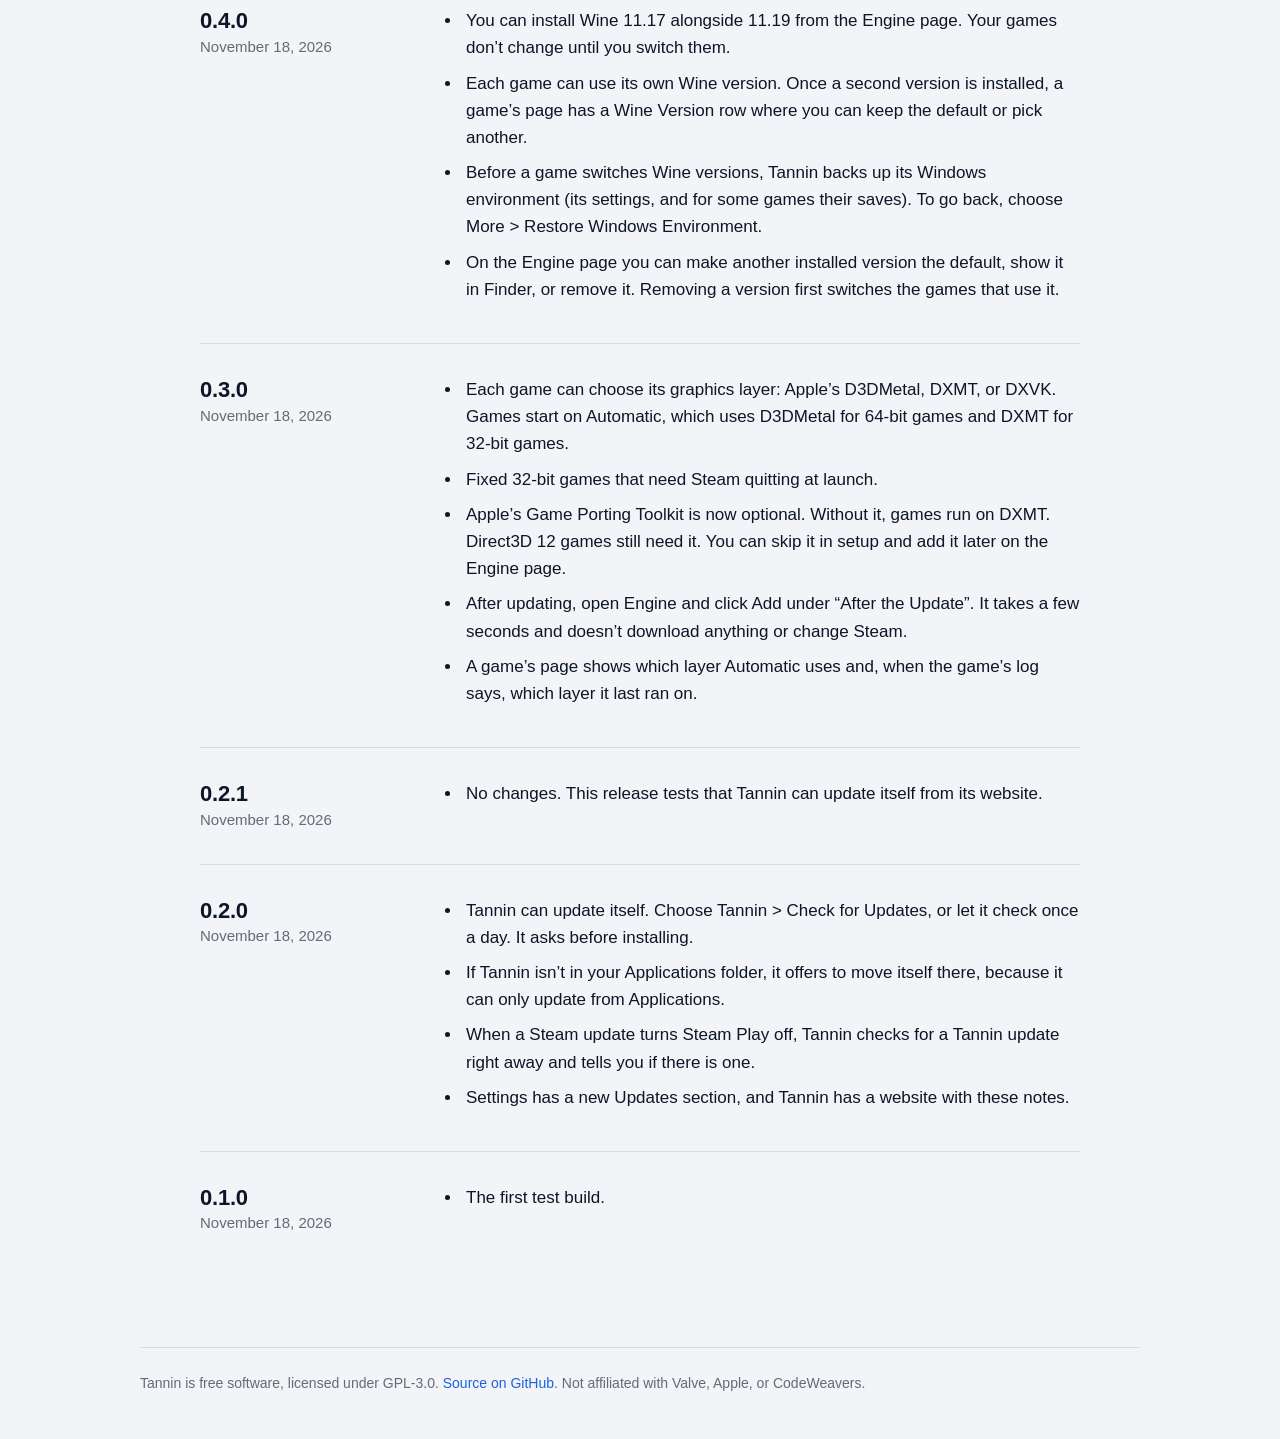
==== commit 43d04855: "Release 0.7.0" ====
--- a/docs/whats-new.html
+++ b/docs/whats-new.html
@@ -22,6 +22,24 @@
 <main class="news">
   <h1>What’s new</h1>
   <p class="lead">Every release of Tannin, newest first.</p>
+  <section class="rel">
+    <div>
+      <h2>0.7.0</h2>
+      <div class="date">November 19, 2026</div>
+    </div>
+    <div class="changes">
+<ul>
+  <li>The setup window now shows the same seven game covers for everyone, in full color. They no longer start gray and fill in as setup runs.</li>
+  <li>The covers download from Steam (about 450 KB) the first time the setup window opens, and are saved on your Mac. Until they load, each one shows as a tinted placeholder.</li>
+  <li>Fixed the setup window briefly showing the Set Up button again between the Wine and Steam bridge downloads.</li>
+  <li>Fixed Resume and Try Again restarting the progress bar from zero.</li>
+  <li>The setup window no longer changes size.</li>
+  <li>Rewrote the text throughout the app, the website, and these notes.</li>
+  <li>Renamed Prepare Effects in the Background to Compile Shaders in the Background.</li>
+  <li>Error alerts now say what Tannin couldn’t do.</li>
+</ul>
+    </div>
+  </section>
   <section class="rel">
     <div>
       <h2>0.6.0</h2>
